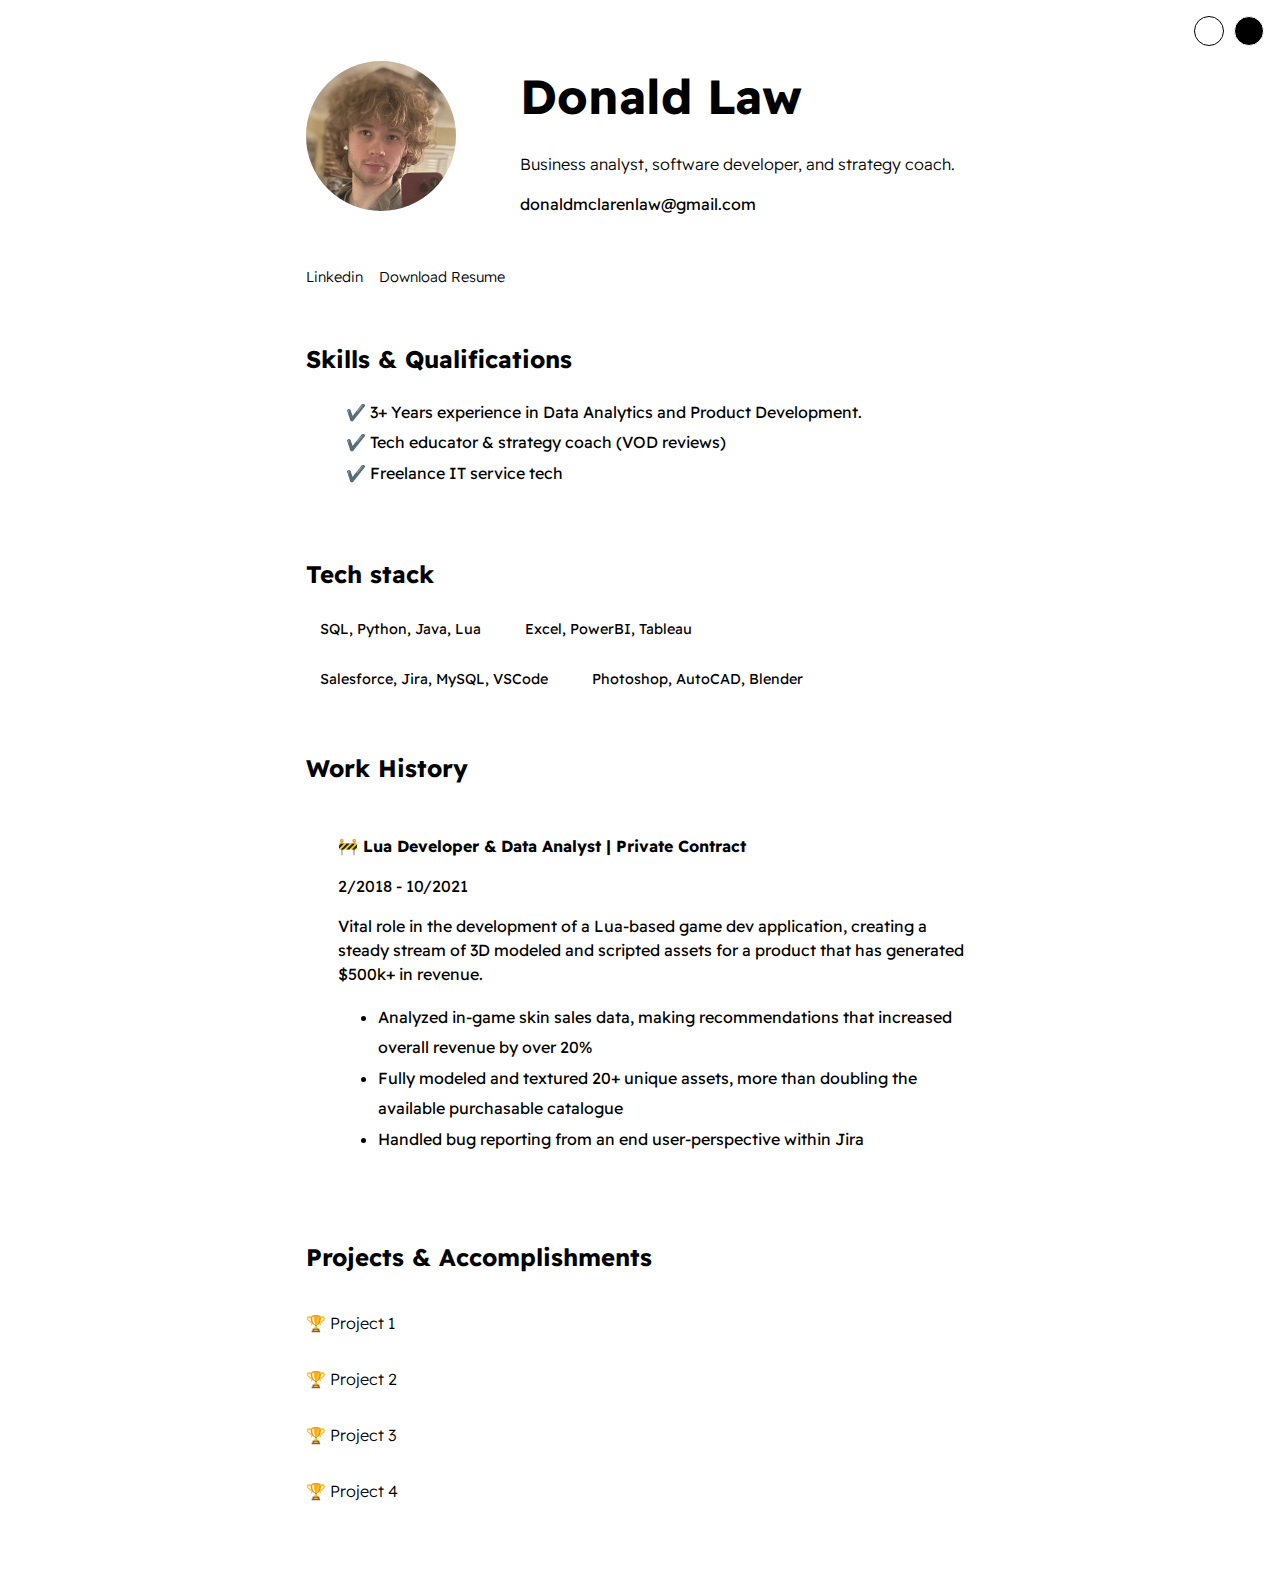
==== index.html @ 432610be "first commit frfr" ====
<!DOCTYPE html>
<html>
    <head>
        <meta charset="utf-8">
        <meta http-equiv="X-UA-Compatible" content="IE=edge">
        <title>Donald Law</title>
        <meta name="description" content="">
        <meta name="viewport" content="width=device-width, initial-scale=1">
        <link rel="stylesheet" href="./styles/main.css">
        <link rel="stylesheet" href="./styles/theme-switcher.css">
    </head>
    <body>
        <div id="container--main">

            <section id="wrapper--hero" class="section--page">
                <img id="profile-pic" src="./assets/images/profpic1.jpg">

                <div>
                    <h1 id="user-name">Donald Law</h1>
                    <p id="bio">Business analyst, software developer, and strategy coach.</p>
                    <p id="email"> donaldmclarenlaw@gmail.com</p>
                </div>  
            </section>

            <section class="section--page">
        
                <div id="socials--list">
                    
                    <a href="https://www.linkedin.com/in/donald-law-57505b262/" target="_blank">Linkedin</a>
                    <a href="./assets/DonLawResumeSept2024G1.pdf" target="_blank">Download Resume</a>
                    
                </div>
            </section>

            <section class="section--page">
                <h2>Skills & Qualifications</h2>
                <ul id="qualifications--list">
                    <li>✔️ 3+ Years experience in Data Analytics and Product Development.</li>
                    <li>✔️ Tech educator & strategy coach (VOD reviews)</li>
                    <li>✔️ Freelance IT service tech</li>
                </ul>
            </section>

            <section class="section--page">
                <h2>Tech stack</h2>

                <div id="wrapper--techstack__items">
                    <div class="card--techstack"><span>SQL, Python, Java, Lua</span></div>
                    <div class="card--techstack"><span>Excel, PowerBI, Tableau</span></div>
                    <div class="card--techstack"><span>Salesforce, Jira, MySQL, VSCode</span></div>
                    <div class="card--techstack"><span>Photoshop, AutoCAD, Blender</span></div>
                </div>
            </section>

            <section id="work-history-wrapper" class="section--page">
                <h2>Work History</h2>

                <div class="card--work-history">
                    <strong>🚧 Lua Developer & Data Analyst | Private Contract</strong>
                    <p>2/2018 - 10/2021</p>
                    <p> Vital role in the development of a Lua-based game dev application, creating a steady
                        stream of 3D modeled and scripted assets for a product that has generated $500k+ in revenue. </p>
                    <strong></strong>
                    <ul>
                        <li>Analyzed in-game skin sales data, making recommendations that increased overall revenue by over 20%</li>
                        <li>Fully modeled and textured 20+ unique assets, more than doubling the available purchasable catalogue</li>
                        <li>Handled bug reporting from an end user-perspective within Jira</li>
                    </ul>
                </div>

                <div class="line-break"></div>

                <!-- <div class="card--work-history">
                    <strong>🚧 Lua Developer & Data Analyst | Private Contract</strong>
                    <p>2/2018 - 10/2021</p>
                    <p> Vital role in the development of a Lua-based game dev application, creating a steady
                        stream of 3D modeled and scripted assets for a product that has generated $500k+ in revenue. </p>
                    <strong></strong>
                    <ul>
                        <li>Analyzed in-game skin sales data, making recommendations that increased overall revenue by over 20%</li>
                        <li>Fully modeled and textured 20+ unique assets, more than doubling the available purchasable catalogue</li>
                        <li>Handled bug reporting from an end user-perspective within Jira</li>
                    </ul>
                </div> -->

            <section class="section--page">
                <h2>Projects & Accomplishments</h2>

                <div class="card--project">
                    <a href="project1.html"><span>🏆 </span>Project 1</a>
                </div>

                <div class="card--project">
                    <a href="project1.html" ><span>🏆 </span>Project 2</a>
                </div>

                <div class="card--project">
                    <a href="project1.html" ><span>🏆 </span>Project 3</a>
                </div>

                <div class="card--project">
                    <a href="project1.html"><span>🏆 </span>Project 4</a>
                </div>

            </section>

       
        </div>
        <div id="theme-switcher">
            <div class="theme" id="theme-light" data-theme="light"></div>
            <div class="theme" id="theme-dark" data-theme="dark"></div>
        </div>
    </body>
    <script src="js/theme-switcher.js"></script>
</html>
---- styles/main.css ----
@import url('https://fonts.googleapis.com/css2?family=Readex+Pro:wght@300;400;500;600;700&display=swap');

:root{
    --mainTextColor-light:#000;
    --secondaryTextColor-light:rgb(51 51 51);
    --mainLinkColor-light:#0da2b8;
    --mainBorderColor-light:rgb(218, 218, 218);
    --mainBgColor-light:rgb(249, 250,251);
}

[data-theme="dark"]{
    --mainTextColor:#fff;
    --secondaryTextColor:#adb0b1;
    --mainLinkColor:rgb(30, 190,214);
    --mainBorderColor:#2b3031;
    --mainBgColor:#131415;
}



*{
    font-family: 'Readex Pro';
    line-height: 1.5em;
    box-sizing: border-box;
    color: var(--mainTextColor);
    
}

body{
    background-color: var(--mainBgColor);            
}

p, span, li{
    color: var(--secondaryTextColor);
    font-size: 1em;
}

a{
    text-decoration: none;
    color: var(--mainLinkColor);
    font-weight: 500;
}

li{
    line-height: 1.9em;
}

#container--main{
    max-width: 700px;
    margin: 0 auto;
    padding: 1em;
}

.section--page{
    padding-top: 1em;
    padding-bottom: 1em;
}

#wrapper--hero{
    display: flex;
    align-items: center;
    gap: 4em;
}

#bio, a{
    font-weight: 300;
}

#user-name{
    font-size: 48px;
    line-height: 1em;
}

#profile-pic{
    width: 150px;
    height: 150px;
    object-fit: cover;
    border-radius: 50%;
}

#email{
    color: var(--mainTextColor);
}

#socials--list{
    display:inline-flex;
    justify-content: space-between|;
    column-gap: 1em;
    flex-wrap: wrap;
}

#socials--list a{
    font-weight: 300;
    color: var(--secondaryTextColor);
    font-size: 0.9em;
    transition: 0.3s;
}

#socials--list a:hover{
    font-weight: 100;
    color: var(--mainLinkColor);
    font-size: 0.9em;
}

#qualifications--list{
    list-style: none;
}

#wrapper--techstack__items{
    display: flex;
    flex-wrap: wrap;
    gap: 1em;
    font-size: 0.9em;
}

.card--techstack{
    border: 1px solid var(--mainBorderColor);
    border-radius: 5px;
    padding: 0.5em 1em;
    align-items: center;
}

.card--project{
    padding-top: 1em;
    padding-bottom: 1em;
    border-top: 1px solid var(--mainBorderColor);
}

.card--project a{
    color: var(--mainTextColor);

    transition: 0.3s;
}

.card--project a:hover{
    color: rgb(30, 190,214);

}

.card--work-history{
    border-left: 1px solid var(--mainBorderColor);
    margin-top: 3em;
    margin-bottom: 3em;
    padding-left: 2em;
}

.line-break{
    background-color: var(--mainBorderColor);
    height: 1px;
}


@media(max-width:600px){

    .section--page{
        padding-top: 1em;
        padding-bottom: 1em;
        margin-top: 3em;
    }

    #wrapper--hero{
        display: flex;
        align-items: center;
        gap: 1em;
    }

    #profile-pic{
        width: 200px;
        height: 200px;
    }

    #wrapper--hero{
        flex-direction: column;
    }

    .card--work-history{
        border-left: none;
        padding-left: 0;
    }
}
---- styles/theme-switcher.css ----
#theme-switcher{
    position: fixed;
    right:1em;
    top: 1em;
    display: flex;
    gap: 10px;
    cursor: pointer;
}

.theme{
    height: 30px;
    width: 30px;
    border-radius: 50%;
    transition: 0.3s;
    border: 1px solid;
}

.theme:hover{
    height: 33px;
    width: 33px;
}

#theme-dark{
    background-color: #000;
    /* border-color: #fff; */
}

#theme-light{
    background-color: #fff;
    /* border-color: #000; */
}

#theme-1{
    background-color: #999ECD;
}

#theme-2{
    background-color: #73B5DE;
}

#theme-3{
    background-color: #AD7EAD;
}
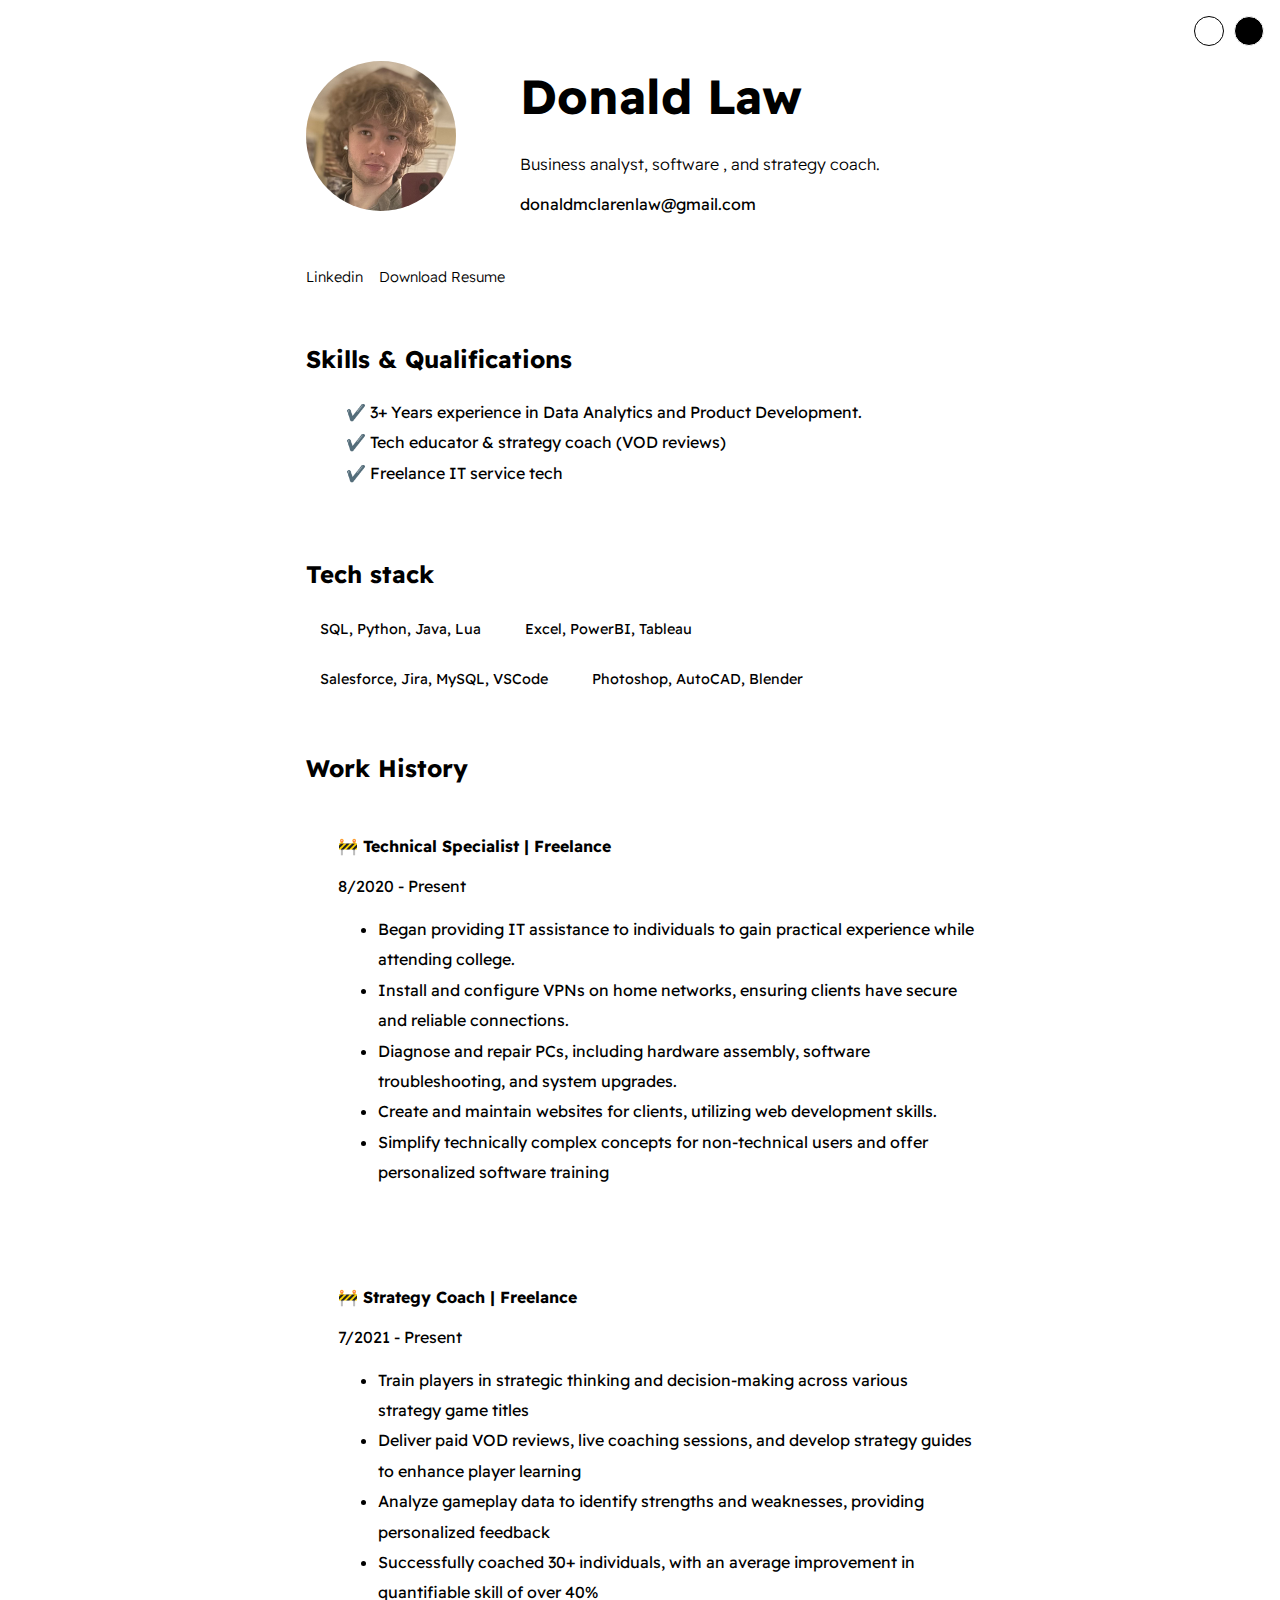
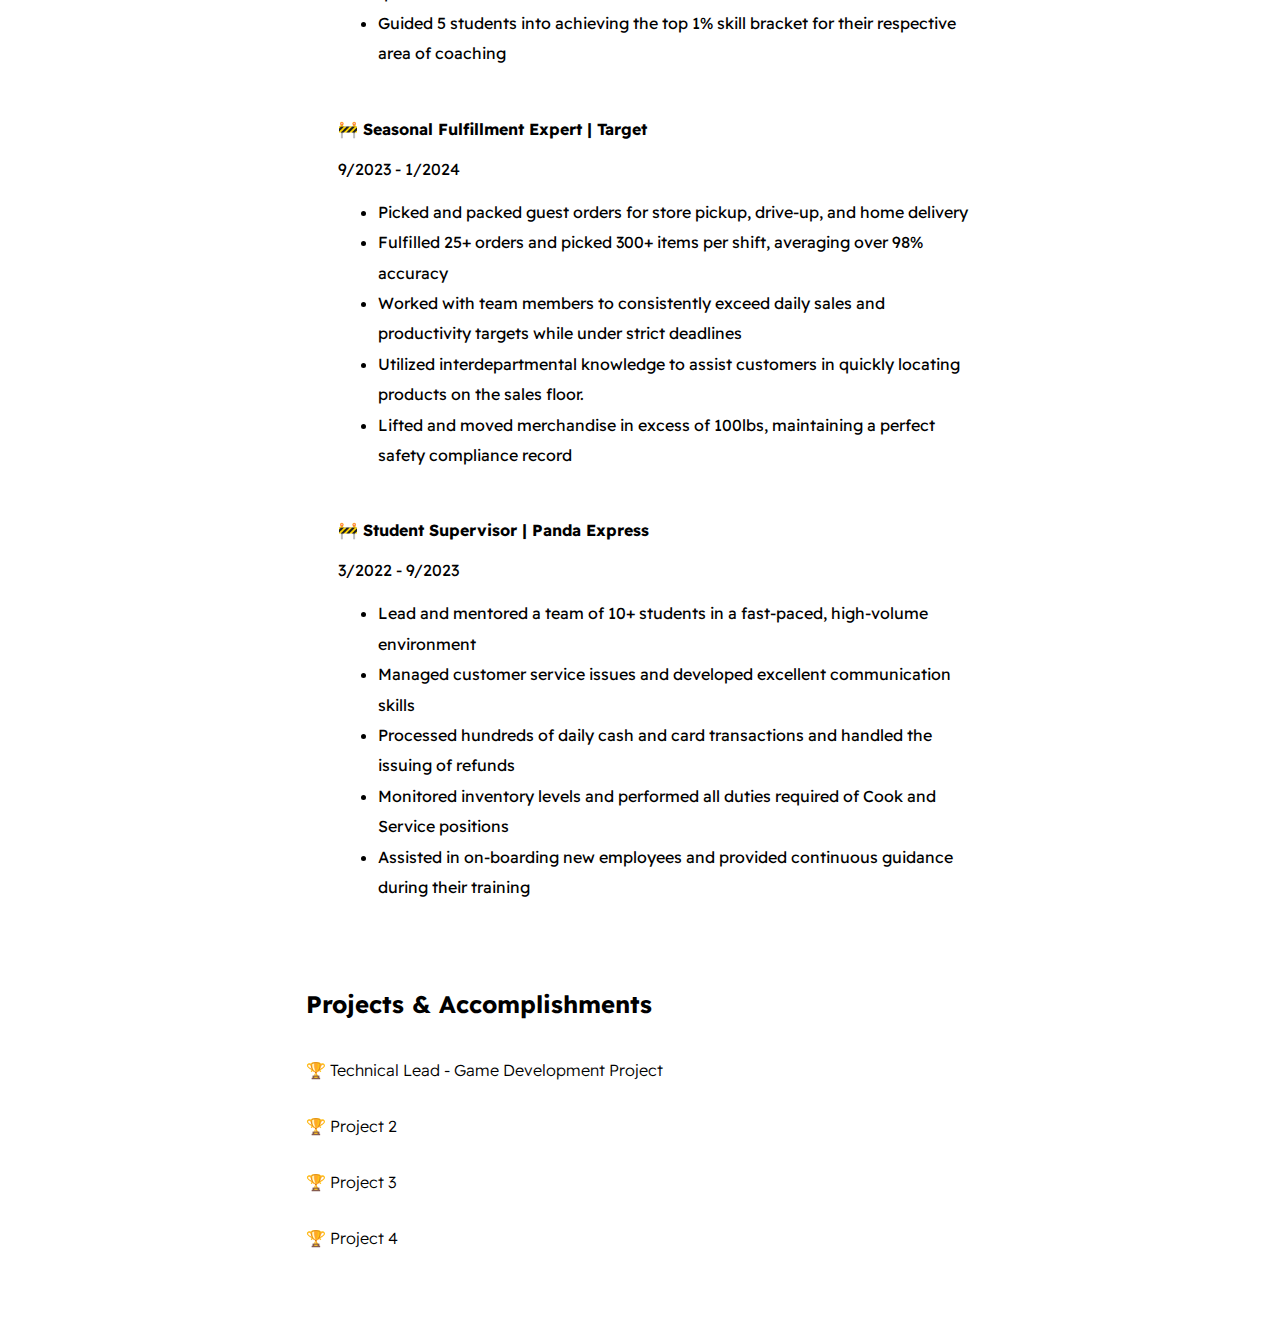
==== commit bfe9358e: "Add files via upload" ====
--- a/index.html
+++ b/index.html
@@ -18,7 +18,7 @@
 
                 <div>
                     <h1 id="user-name">Donald Law</h1>
-                    <p id="bio">Business analyst, software developer, and strategy coach.</p>
+                    <p id="bio">Business analyst, software , and strategy coach.</p>
                     <p id="email"> donaldmclarenlaw@gmail.com</p>
                 </div>  
             </section>
@@ -57,38 +57,73 @@
                 <h2>Work History</h2>
 
                 <div class="card--work-history">
-                    <strong>🚧 Lua Developer & Data Analyst | Private Contract</strong>
-                    <p>2/2018 - 10/2021</p>
-                    <p> Vital role in the development of a Lua-based game dev application, creating a steady
-                        stream of 3D modeled and scripted assets for a product that has generated $500k+ in revenue. </p>
+                    <strong>🚧 Technical Specialist | Freelance</strong>
+                    <p>8/2020 - Present</p>
+                    <p>  </p>
                     <strong></strong>
                     <ul>
-                        <li>Analyzed in-game skin sales data, making recommendations that increased overall revenue by over 20%</li>
-                        <li>Fully modeled and textured 20+ unique assets, more than doubling the available purchasable catalogue</li>
-                        <li>Handled bug reporting from an end user-perspective within Jira</li>
+                        <li>Began providing IT assistance to individuals to gain practical experience while attending college.</li>
+                        <li>Install and configure VPNs on home networks, ensuring clients have secure and reliable connections.</li>
+                        <li>Diagnose and repair PCs, including hardware assembly, software troubleshooting, and system upgrades.</li>
+                        <li>Create and maintain websites for clients, utilizing web development skills.</li>
+                        <li>Simplify technically complex concepts for non-technical users and offer personalized software training</li>
                     </ul>
                 </div>
 
                 <div class="line-break"></div>
 
-                <!-- <div class="card--work-history">
-                    <strong>🚧 Lua Developer & Data Analyst | Private Contract</strong>
-                    <p>2/2018 - 10/2021</p>
-                    <p> Vital role in the development of a Lua-based game dev application, creating a steady
-                        stream of 3D modeled and scripted assets for a product that has generated $500k+ in revenue. </p>
+                <div class="card--work-history">
+                    <strong>🚧 Strategy Coach | Freelance</strong>
+                    <p>7/2021 - Present</p>
+                    <p>  </p>
                     <strong></strong>
                     <ul>
-                        <li>Analyzed in-game skin sales data, making recommendations that increased overall revenue by over 20%</li>
-                        <li>Fully modeled and textured 20+ unique assets, more than doubling the available purchasable catalogue</li>
-                        <li>Handled bug reporting from an end user-perspective within Jira</li>
+                        <li>Train players in strategic thinking and decision-making across various strategy game titles</li>
+                        <li>Deliver paid VOD reviews, live coaching sessions, and develop strategy guides to enhance player learning</li>
+                        <li>Analyze gameplay data to identify strengths and weaknesses, providing personalized feedback</li>
+                        <li>Successfully coached 30+ individuals, with an average improvement in quantifiable skill of over 40%</li>
+                        <li>Guided 5 students into achieving the top 1% skill bracket for their respective area of coaching</li>
+            
                     </ul>
-                </div> -->
+                </div>
+
+                <div class="card--work-history">
+                    <strong>🚧 Seasonal Fulfillment Expert | Target</strong>
+                    <p>9/2023 - 1/2024</p>
+                    <p>  </p>
+                    <strong></strong>
+                    <ul>
+                        <li>Picked and packed guest orders for store pickup, drive-up, and home delivery</li>
+                        <li>Fulfilled 25+ orders and picked 300+ items per shift, averaging over 98% accuracy</li>
+                        <li>Worked with team members to consistently exceed daily sales and productivity targets while under strict deadlines</li>
+                        <li>Utilized interdepartmental knowledge to assist customers in quickly locating products on the sales floor.</li>
+                        <li>Lifted and moved merchandise in excess of 100lbs, maintaining a perfect safety compliance record</li>
+                       
+            
+                    </ul>
+                </div>
+
+                <div class="card--work-history">
+                    <strong>🚧 Student Supervisor | Panda Express</strong>
+                    <p>3/2022 - 9/2023</p>
+                    <p>  </p>
+                    <strong></strong>
+                    <ul>
+                        <li>Lead and mentored a team of 10+ students in a fast-paced, high-volume environment</li>
+                        <li>Managed customer service issues and developed excellent communication skills</li>
+                        <li>Processed hundreds of daily cash and card transactions and handled the issuing of refunds</li>
+                        <li>Monitored inventory levels and performed all duties required of Cook and Service positions</li>
+                        <li>Assisted in on-boarding new employees and provided continuous guidance during their training</li>
+                       
+            
+                    </ul>
+                </div>
 
             <section class="section--page">
                 <h2>Projects & Accomplishments</h2>
 
                 <div class="card--project">
-                    <a href="project1.html"><span>🏆 </span>Project 1</a>
+                    <a href="project1.html"><span>🏆 </span>Technical Lead - Game Development Project</a>
                 </div>
 
                 <div class="card--project">
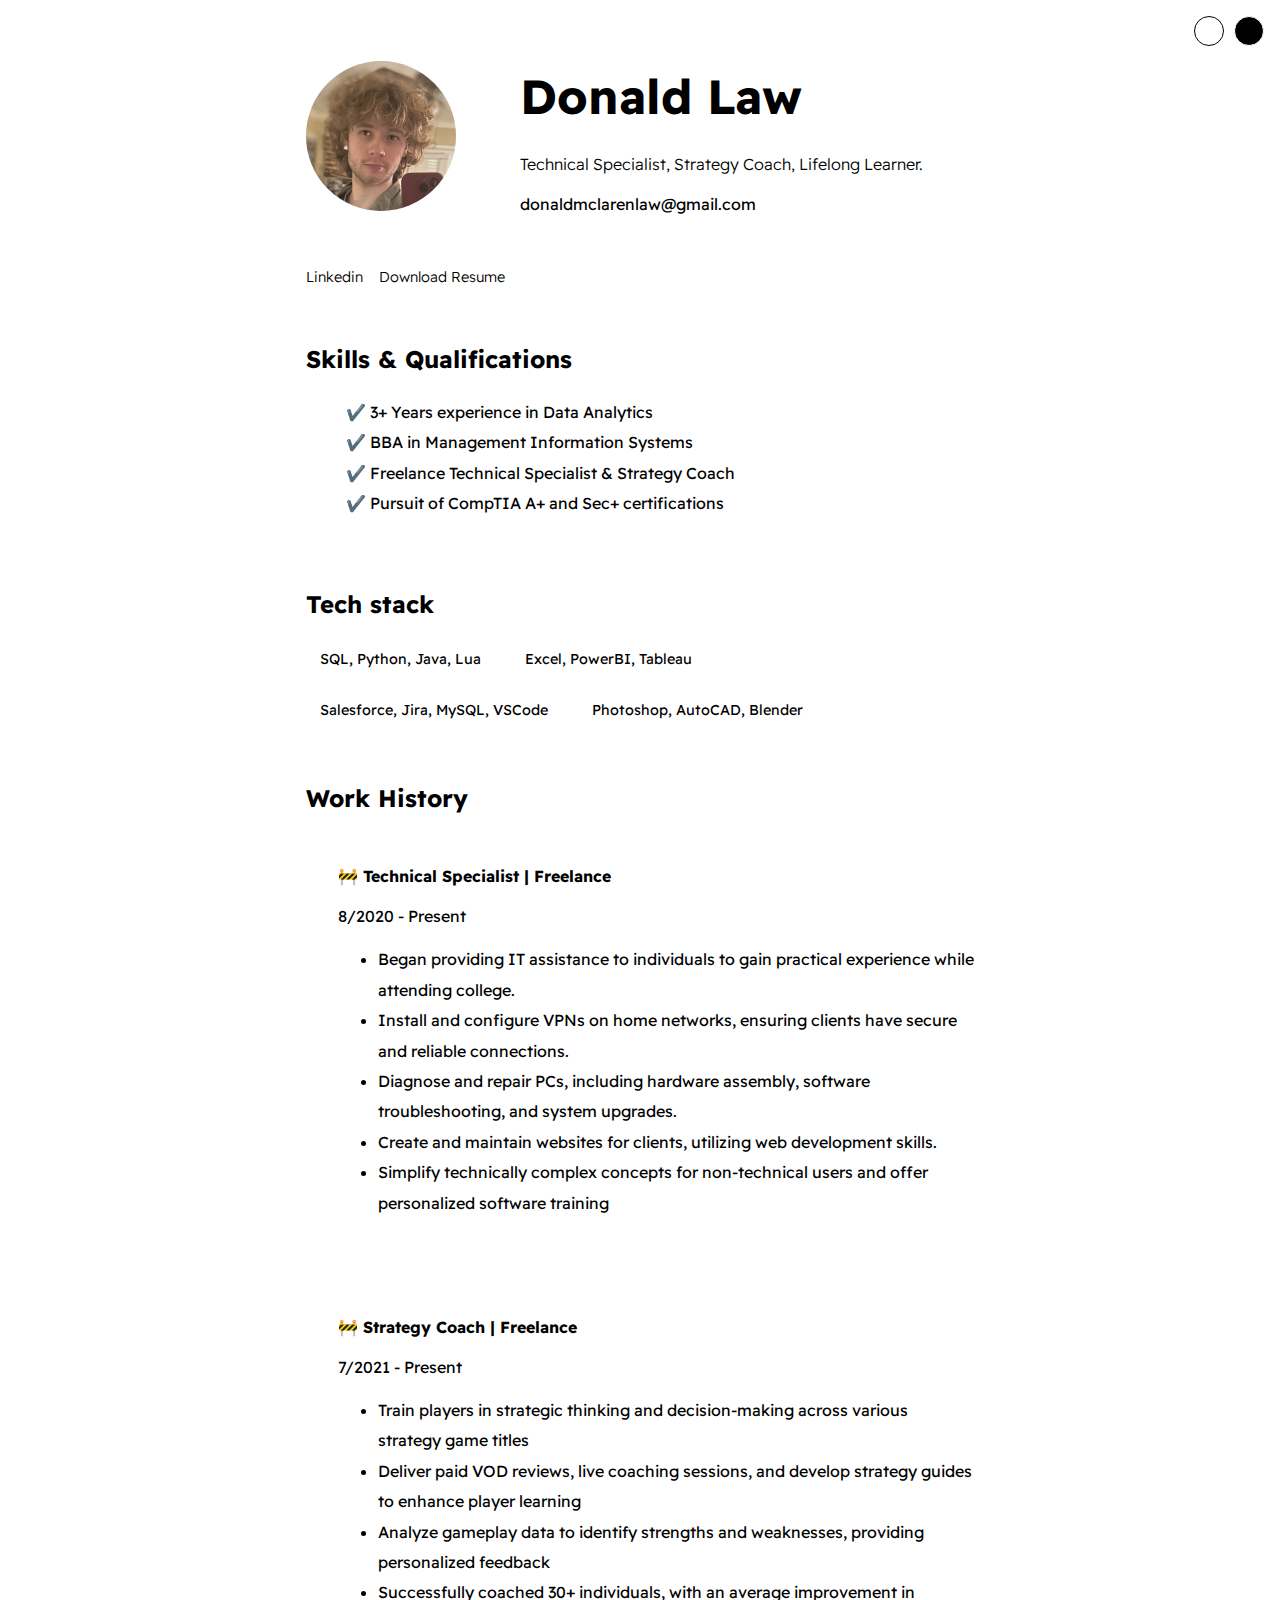
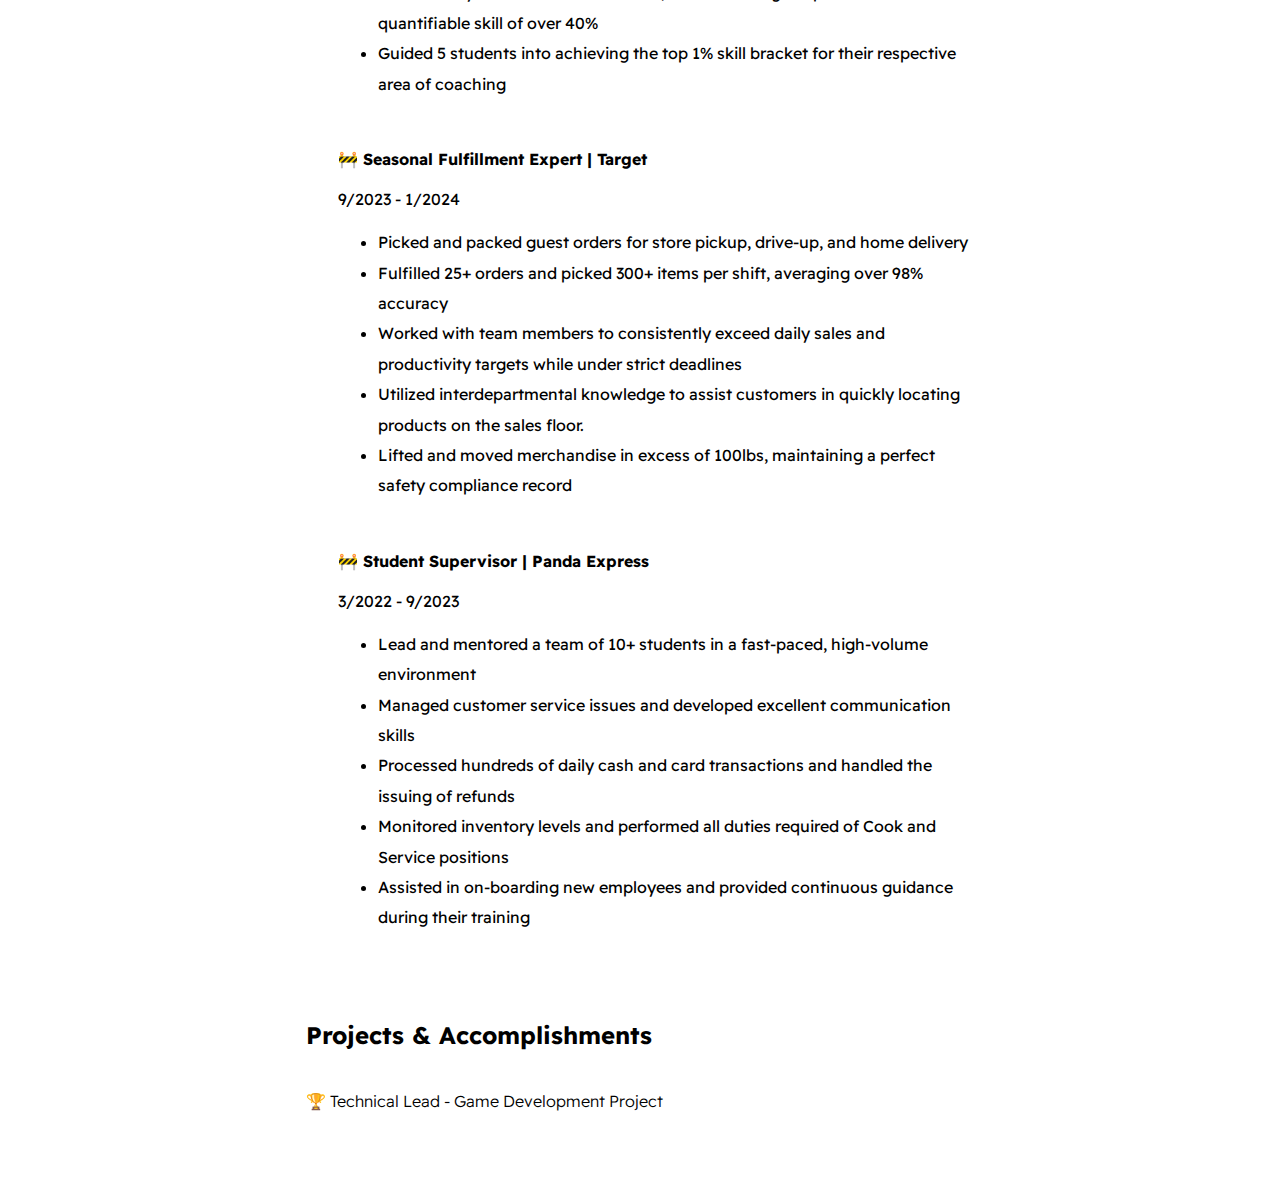
==== commit 60d12ec9: "Add files via upload" ====
--- a/index.html
+++ b/index.html
@@ -18,7 +18,7 @@
 
                 <div>
                     <h1 id="user-name">Donald Law</h1>
-                    <p id="bio">Business analyst, software , and strategy coach.</p>
+                    <p id="bio">Technical Specialist, Strategy Coach, Lifelong Learner.</p>
                     <p id="email"> donaldmclarenlaw@gmail.com</p>
                 </div>  
             </section>
@@ -28,7 +28,7 @@
                 <div id="socials--list">
                     
                     <a href="https://www.linkedin.com/in/donald-law-57505b262/" target="_blank">Linkedin</a>
-                    <a href="./assets/DonLawResumeSept2024G1.pdf" target="_blank">Download Resume</a>
+                    <a href="./assets/DonLawResumeOct24.pdf" target="_blank">Download Resume</a>
                     
                 </div>
             </section>
@@ -36,9 +36,10 @@
             <section class="section--page">
                 <h2>Skills & Qualifications</h2>
                 <ul id="qualifications--list">
-                    <li>✔️ 3+ Years experience in Data Analytics and Product Development.</li>
-                    <li>✔️ Tech educator & strategy coach (VOD reviews)</li>
-                    <li>✔️ Freelance IT service tech</li>
+                    <li>✔️ 3+ Years experience in Data Analytics</li>
+                    <li>✔️ BBA in Management Information Systems</li>
+                    <li>✔️ Freelance Technical Specialist & Strategy Coach</li>
+                    <li>✔️ Pursuit of CompTIA A+ and Sec+ certifications</li>
                 </ul>
             </section>
 
@@ -126,7 +127,7 @@
                     <a href="project1.html"><span>🏆 </span>Technical Lead - Game Development Project</a>
                 </div>
 
-                <div class="card--project">
+                <!-- <div class="card--project">
                     <a href="project1.html" ><span>🏆 </span>Project 2</a>
                 </div>
 
@@ -136,7 +137,7 @@
 
                 <div class="card--project">
                     <a href="project1.html"><span>🏆 </span>Project 4</a>
-                </div>
+                </div> -->
 
             </section>
 
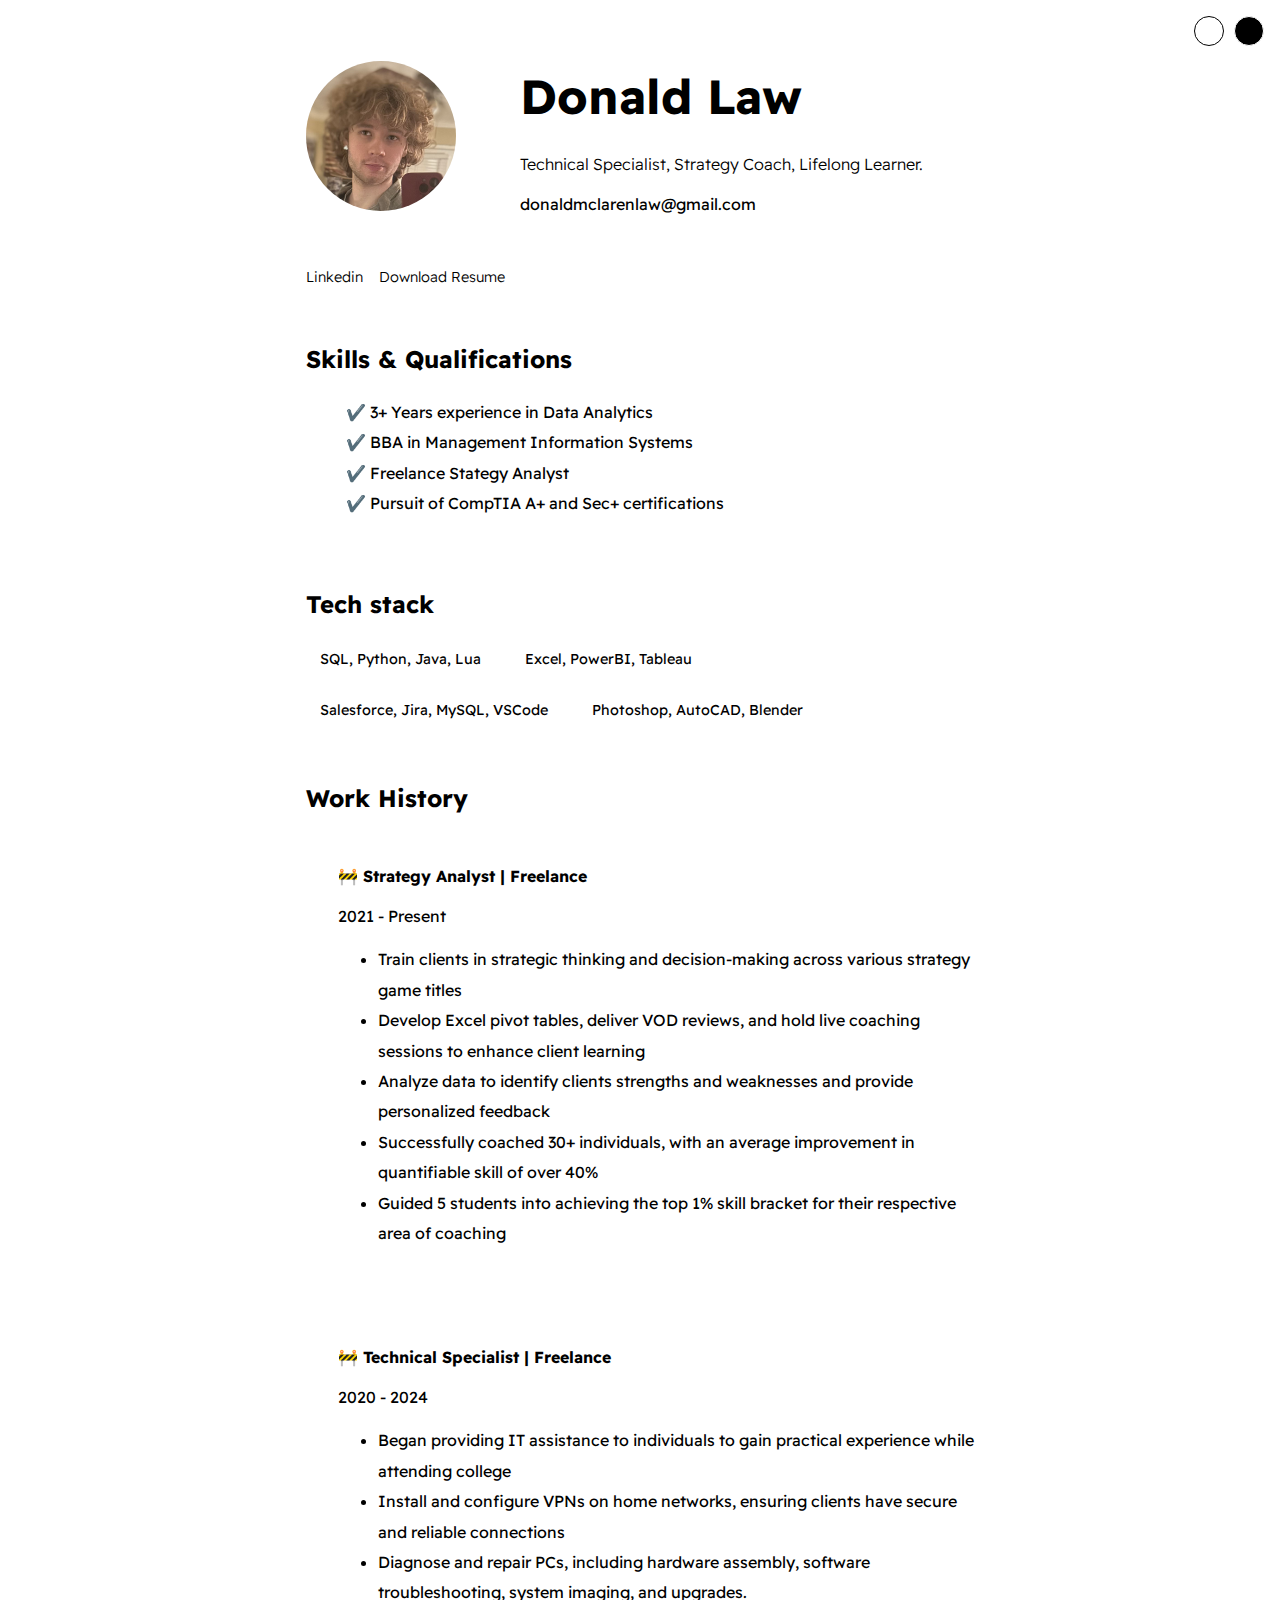
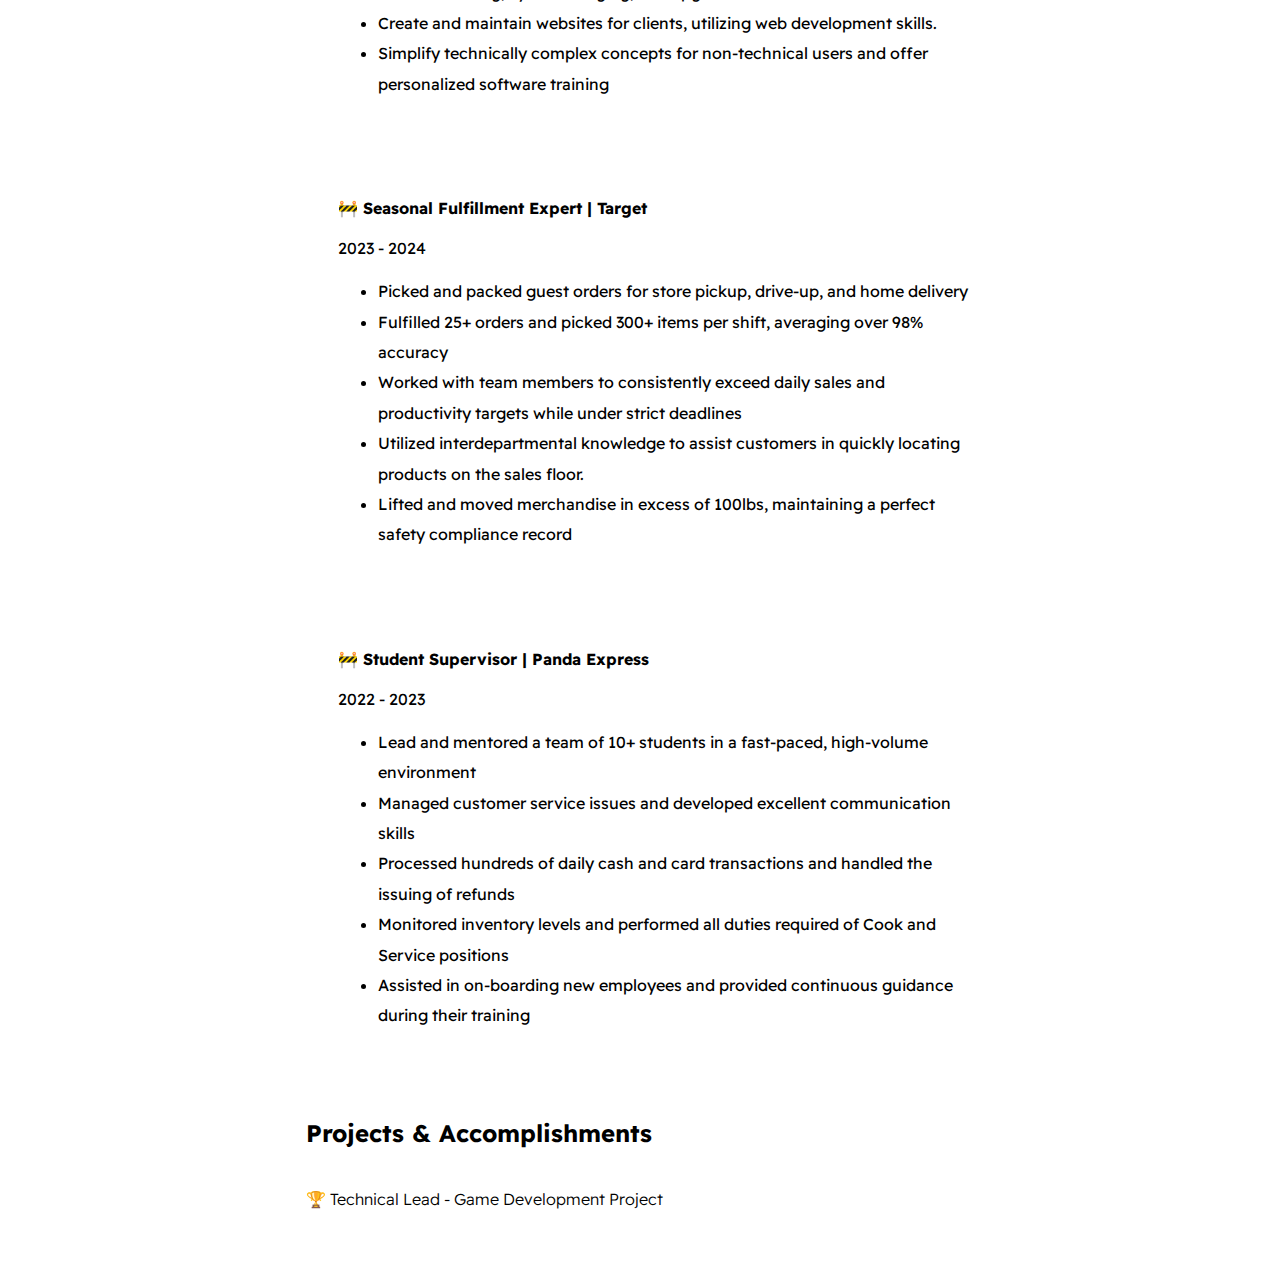
==== commit a58e27ae: "Add files via upload" ====
--- a/index.html
+++ b/index.html
@@ -28,7 +28,7 @@
                 <div id="socials--list">
                     
                     <a href="https://www.linkedin.com/in/donald-law-57505b262/" target="_blank">Linkedin</a>
-                    <a href="./assets/DonLawResumeOct24.pdf" target="_blank">Download Resume</a>
+                    <a href="./assets/DonLawResumeNov24.pdf" target="_blank">Download Resume</a>
                     
                 </div>
             </section>
@@ -38,7 +38,7 @@
                 <ul id="qualifications--list">
                     <li>✔️ 3+ Years experience in Data Analytics</li>
                     <li>✔️ BBA in Management Information Systems</li>
-                    <li>✔️ Freelance Technical Specialist & Strategy Coach</li>
+                    <li>✔️ Freelance Stategy Analyst</li>
                     <li>✔️ Pursuit of CompTIA A+ and Sec+ certifications</li>
                 </ul>
             </section>
@@ -57,15 +57,33 @@
             <section id="work-history-wrapper" class="section--page">
                 <h2>Work History</h2>
 
+
                 <div class="card--work-history">
-                    <strong>🚧 Technical Specialist | Freelance</strong>
-                    <p>8/2020 - Present</p>
+                    <strong>🚧 Strategy Analyst | Freelance</strong>
+                    <p>2021 - Present</p>
                     <p>  </p>
                     <strong></strong>
                     <ul>
-                        <li>Began providing IT assistance to individuals to gain practical experience while attending college.</li>
-                        <li>Install and configure VPNs on home networks, ensuring clients have secure and reliable connections.</li>
-                        <li>Diagnose and repair PCs, including hardware assembly, software troubleshooting, and system upgrades.</li>
+                        <li>Train clients in strategic thinking and decision-making across various strategy game titles</li>
+                        <li>Develop Excel pivot tables, deliver VOD reviews, and hold live coaching sessions to enhance client learning</li>
+                        <li>Analyze data to identify clients strengths and weaknesses and provide personalized feedback</li>
+                        <li>Successfully coached 30+ individuals, with an average improvement in quantifiable skill of over 40%</li>
+                        <li>Guided 5 students into achieving the top 1% skill bracket for their respective area of coaching</li>
+            
+                    </ul>
+                </div>
+
+                <div class="line-break"></div>
+
+                <div class="card--work-history">
+                    <strong>🚧 Technical Specialist | Freelance</strong>
+                    <p>2020 - 2024</p>
+                    <p>  </p>
+                    <strong></strong>
+                    <ul>
+                        <li>Began providing IT assistance to individuals to gain practical experience while attending college</li>
+                        <li>Install and configure VPNs on home networks, ensuring clients have secure and reliable connections</li>
+                        <li>Diagnose and repair PCs, including hardware assembly, software troubleshooting, system imaging, and upgrades.</li>
                         <li>Create and maintain websites for clients, utilizing web development skills.</li>
                         <li>Simplify technically complex concepts for non-technical users and offer personalized software training</li>
                     </ul>
@@ -74,23 +92,8 @@
                 <div class="line-break"></div>
 
                 <div class="card--work-history">
-                    <strong>🚧 Strategy Coach | Freelance</strong>
-                    <p>7/2021 - Present</p>
-                    <p>  </p>
-                    <strong></strong>
-                    <ul>
-                        <li>Train players in strategic thinking and decision-making across various strategy game titles</li>
-                        <li>Deliver paid VOD reviews, live coaching sessions, and develop strategy guides to enhance player learning</li>
-                        <li>Analyze gameplay data to identify strengths and weaknesses, providing personalized feedback</li>
-                        <li>Successfully coached 30+ individuals, with an average improvement in quantifiable skill of over 40%</li>
-                        <li>Guided 5 students into achieving the top 1% skill bracket for their respective area of coaching</li>
-            
-                    </ul>
-                </div>
-
-                <div class="card--work-history">
                     <strong>🚧 Seasonal Fulfillment Expert | Target</strong>
-                    <p>9/2023 - 1/2024</p>
+                    <p>2023 - 2024</p>
                     <p>  </p>
                     <strong></strong>
                     <ul>
@@ -104,9 +107,11 @@
                     </ul>
                 </div>
 
+                <div class="line-break"></div>
+
                 <div class="card--work-history">
                     <strong>🚧 Student Supervisor | Panda Express</strong>
-                    <p>3/2022 - 9/2023</p>
+                    <p>2022 - 2023</p>
                     <p>  </p>
                     <strong></strong>
                     <ul>
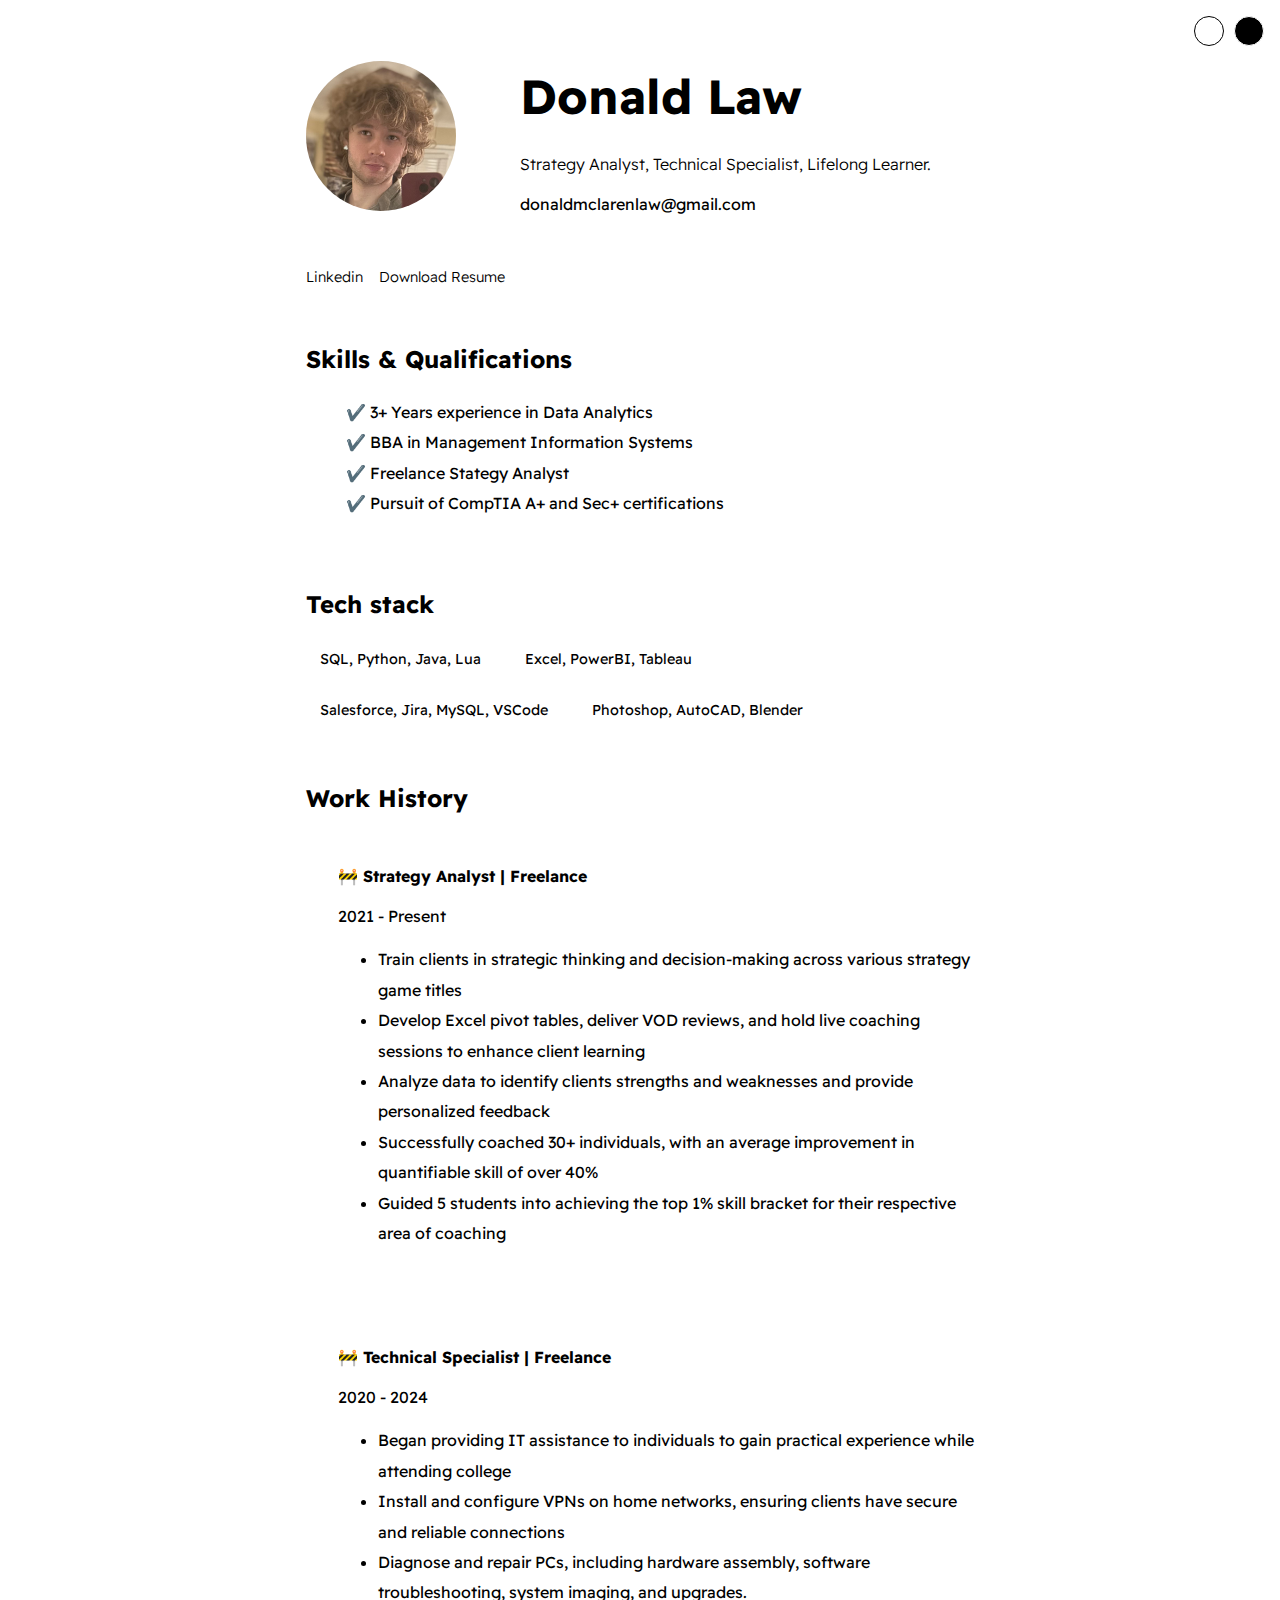
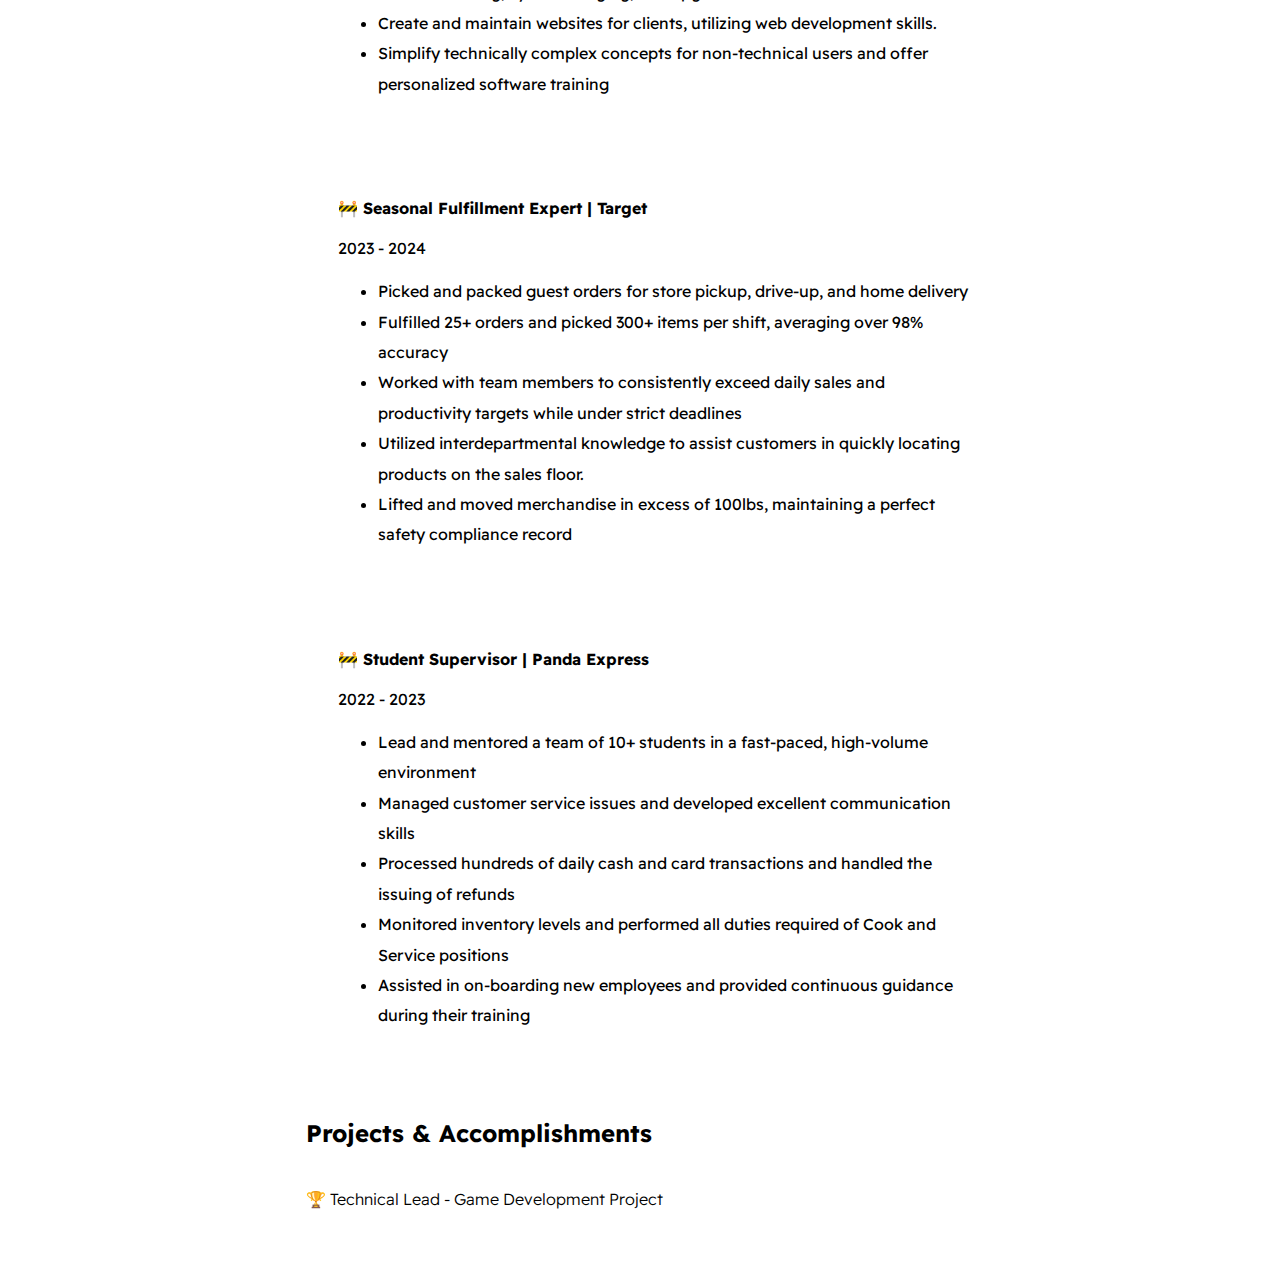
==== commit 89ebbd61: "Add files via upload" ====
--- a/index.html
+++ b/index.html
@@ -18,7 +18,7 @@
 
                 <div>
                     <h1 id="user-name">Donald Law</h1>
-                    <p id="bio">Technical Specialist, Strategy Coach, Lifelong Learner.</p>
+                    <p id="bio">Strategy Analyst, Technical Specialist, Lifelong Learner.</p>
                     <p id="email"> donaldmclarenlaw@gmail.com</p>
                 </div>  
             </section>
